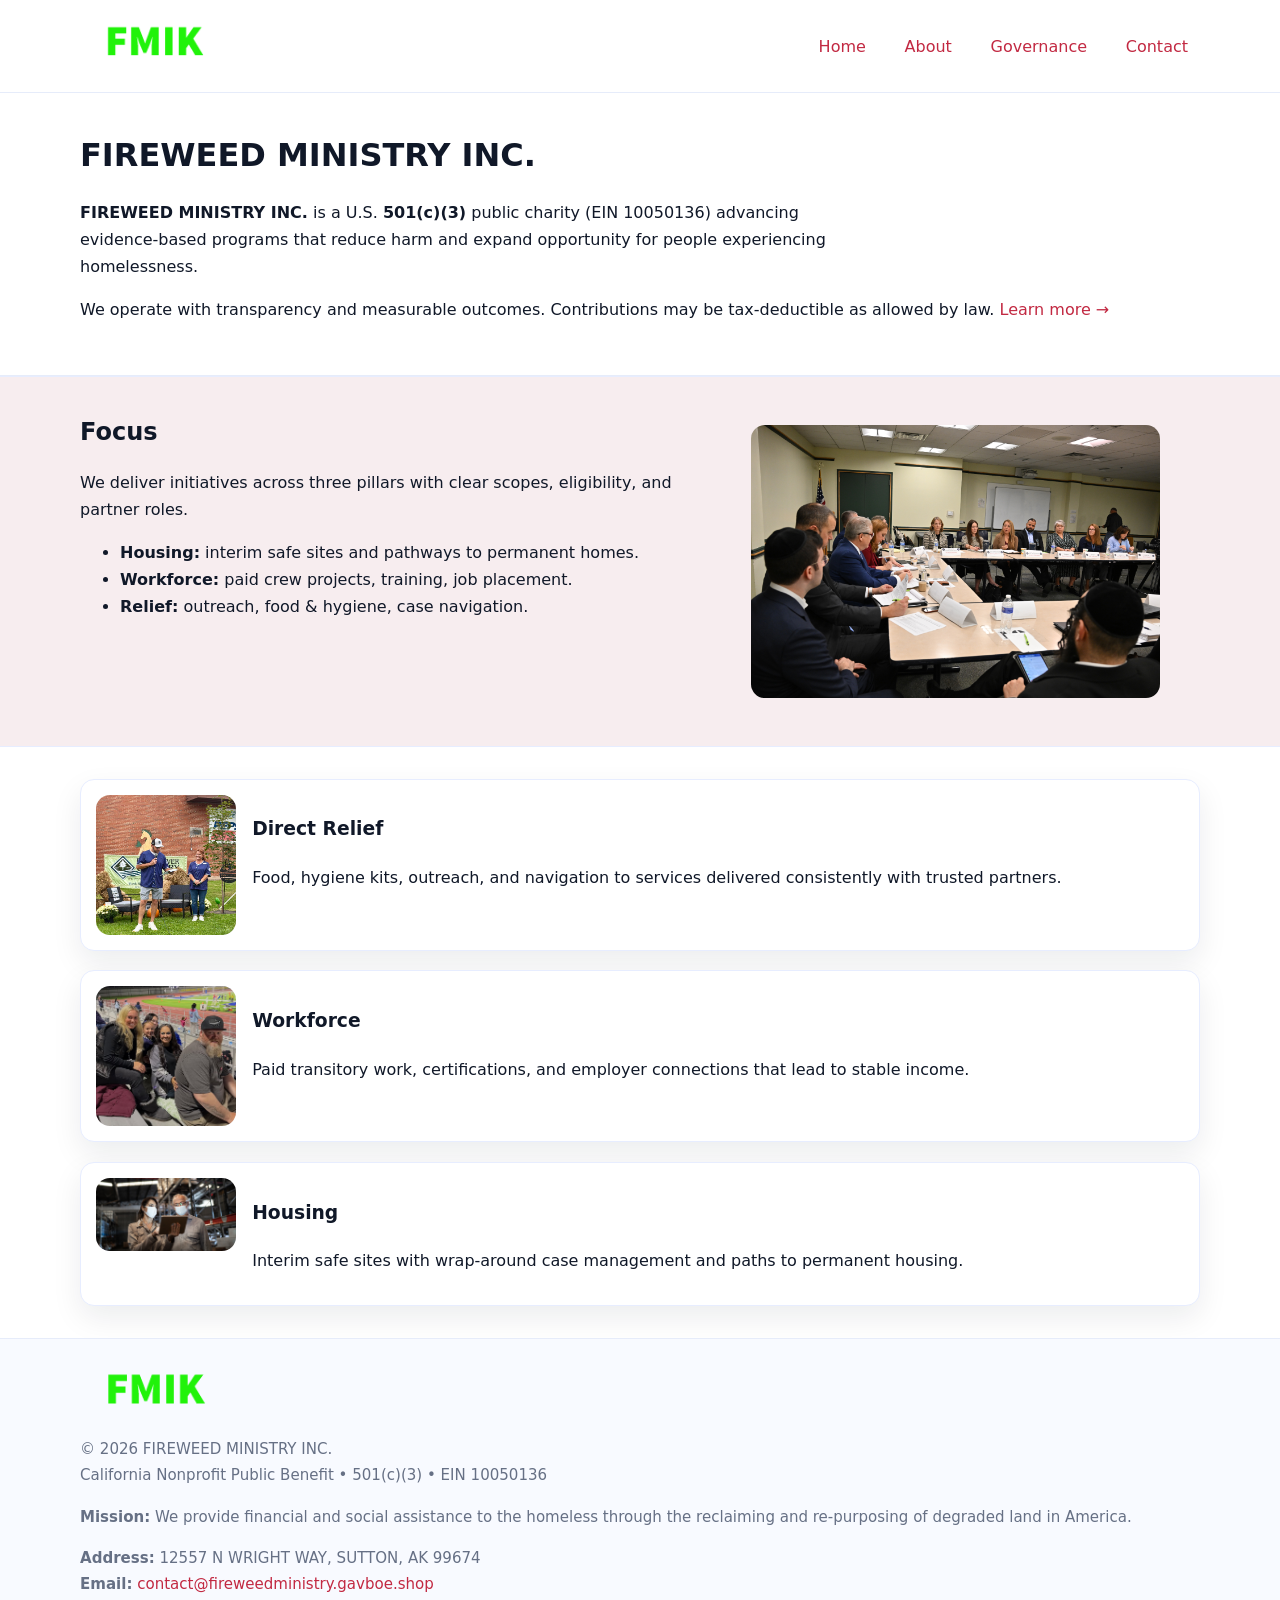
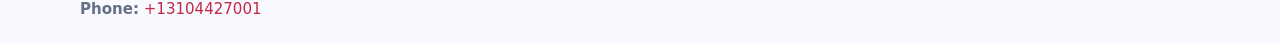
==== index.html @ d2fde419 "Initial commit" ====
<!doctype html>
<html lang="en">
<head>
<meta charset="utf-8"/><meta name="viewport" content="width=device-width,initial-scale=1"/>
<title>FIREWEED MINISTRY INC. – Nonprofit • 2025</title>
<link rel="stylesheet" href="assets/styles.css"/><link rel="icon" href="images/logo.png">
<meta name="data-ein" content="10050136"><meta name="data-name" content="FIREWEED MINISTRY INC.">
<meta name="data-email" content="contact@fireweedministry.gavboe.shop"><meta name="data-phone" content="+13104427001">
<meta name="data-address" content="12557 N WRIGHT WAY, SUTTON, AK 99674"><meta name="data-map" content="12557+N+WRIGHT+WAY,+SUTTON,+AK+99674">
  <meta name="description" content="Dedicated to community services, education, and direct relief, FIREWEED MINISTRY INC.">
</head>
<body>
<div style="position:absolute;left:-9999px;top:-9999px;opacity:0" data-uniq="{{UNIQUE_BLOB}}">
  <span>Dedicated to community services, education, and direct relief, FIREWEED MINISTRY INC.</span><svg width="12" height="12" viewBox="0 0 12 12" xmlns="http://www.w3.org/2000/svg"><circle cx="6" cy="6" r="5" fill="#0f766e"/></svg><img src="images/relief.jpg" width="1" height="1" alt="" loading="lazy"/>
</div>

<header>
  <div class="header-wrap">
    <a href="index.html"><img src="images/logo.png" alt="FIREWEED MINISTRY INC. logo" style="width:148px"></a>
    <nav>
      <a class="active" href="index.html">Home</a>
      <a href="about.html">About</a>
      <a href="governance.html">Governance</a>
      <a href="contact.html">Contact</a>
    </nav>
  </div>
</header>

<main>
  <section class="cb145ac775b">
    <div class="container">
      <h1>FIREWEED MINISTRY INC.</h1>
      <p class="cccfa4c3460">
        <strong>FIREWEED MINISTRY INC.</strong> is a U.S. <strong>501(c)(3)</strong> public charity (EIN 10050136) advancing evidence-based programs that reduce harm and expand opportunity for people experiencing homelessness.
      </p>
      <p>
        We operate with transparency and measurable outcomes. Contributions may be tax-deductible as allowed by law.
        <a href="about.html">Learn more →</a>
      </p>
    </div>
  </section>

  <section class="section tint">
    <div class="container grid two">
      <div>
        <h2>Focus</h2>
        <p>We deliver initiatives across three pillars with clear scopes, eligibility, and partner roles.</p>
        <ul>
          <li><strong>Housing:</strong> interim safe sites and pathways to permanent homes.</li>
          <li><strong>Workforce:</strong> paid crew projects, training, job placement.</li>
          <li><strong>Relief:</strong> outreach, food & hygiene, case navigation.</li>
        </ul>
      </div>
      <figure><img src="images/hero.jpg" alt="Program highlight"></figure>
    </div>
  </section>

  <section class="section">
    <div class="container list grid">
      <div class="item">
        <img src="images/relief.jpg" alt="">
        <div>
          <h3>Direct Relief</h3>
          <p>Food, hygiene kits, outreach, and navigation to services delivered consistently with trusted partners.</p>
        </div>
      </div>
      <div class="item">
        <img src="images/jobs.jpg" alt="">
        <div>
          <h3>Workforce</h3>
          <p>Paid transitory work, certifications, and employer connections that lead to stable income.</p>
        </div>
      </div>
      <div class="item">
        <img src="images/land.jpg" alt="">
        <div>
          <h3>Housing</h3>
          <p>Interim safe sites with wrap-around case management and paths to permanent housing.</p>
        </div>
      </div>
    </div>
  </section>

  <footer class="footer">
    <div class="container grid">
      <div><img src="images/logo.png" alt="" style="width:150px;margin-bottom:.6rem">
        <div class="small">© <span id="year"></span> FIREWEED MINISTRY INC.</div>
        <div class="small">California Nonprofit Public Benefit • 501(c)(3) • EIN 10050136</div>
      </div>
      <div><div class="small"><strong>Mission:</strong> We provide financial and social assistance to the homeless through the reclaiming and re-purposing of degraded land in America.</div></div>
      <div><div class="small"><strong>Address:</strong> 12557 N WRIGHT WAY, SUTTON, AK 99674<br><strong>Email:</strong> <a href="mailto:contact@fireweedministry.gavboe.shop">contact@fireweedministry.gavboe.shop</a><br><strong>Phone:</strong> <a href="tel:+13104427001">+13104427001</a></div></div>
    </div>
  </footer>
</main>

<!-- color/skin script -->
<script>(function(){function g(n){const e=document.querySelector('meta[name="'+n+'"]');return e?e.content:''}
function h(s){let x=2166136261>>>0;for(let i=0;i<s.length;i++){x^=s.charCodeAt(i);x=(x*16777619)>>>0}return x>>>0}
let k=(g('data-ein')||'').replace(/\D+/g,'');if(!k)k=g('data-name')||location.hostname||'d';
const key=h(String(k)),H=key%360,S=55+(key%20),L=46;
const r=document.documentElement;r.style.setProperty('--brand',`hsl(${H} ${S}% ${L}%)`);
r.style.setProperty('--brand-ink',`hsl(${H} ${Math.min(95,S+10)}% ${Math.max(22,L-18)}%)`);
r.style.setProperty('--soft',`hsl(${H} ${Math.max(40,S-25)}% 95%)`);
const y=document.getElementById('year'); if(y) y.textContent=new Date().getFullYear();})();</script>
</body>
</html>
---- assets/styles.css ----
:root{
  --ink:#101828; --muted:#667085; --paper:#fff; --line:#e6ecfa;
  --brand:#2256d8; --brand-ink:#143a9a; --soft:#eef3ff;
  --radius:18px; --shadow:0 12px 30px rgba(16,24,40,.08)
}
*{box-sizing:border-box}
html,body{height:100%}
body{
  margin:0;background:var(--paper);color:var(--ink);
  font-family:Inter,system-ui,-apple-system,Segoe UI,Roboto,Arial,sans-serif;
  line-height:1.7
}
a{color:var(--brand);text-decoration:none}
a:hover{text-decoration:underline}
img{max-width:100%;display:block;border-radius:14px}

header{position:sticky;top:0;background:#fff;border-bottom:1px solid var(--line);z-index:10}
.header-wrap{width:min(1120px,94%);margin:0 auto;display:flex;align-items:center;justify-content:space-between;padding:.8rem 0}
.header-wrap nav a{margin-left:.6rem;padding:.5rem .75rem;border-radius:10px}
.header-wrap nav a:hover{background:var(--soft);text-decoration:none}

main{min-height:100svh;display:flex;flex-direction:column}
.container{width:min(1120px,94%);margin-inline:auto}
.section{padding:2rem 0}
.cb145ac775b{padding:2.2rem 0;border-bottom:1px solid var(--line)}
h1{font-size:2rem;margin:0 0 .2rem 0}
h2{font-size:1.5rem;margin:.2rem 0 .6rem}
.cccfa4c3460{max-width:78ch}

.grid{display:grid;gap:1.2rem}
.two{grid-template-columns:1fr}
.list .item{
  display:grid;grid-template-columns:140px 1fr;gap:1rem;
  background:#fff;border:1px solid #e7edff;border-radius:14px;padding:.95rem;box-shadow:var(--shadow)
}

.tint{background:var(--soft);border-top:1px solid #e7edff;border-bottom:1px solid #e7edff}

.c81ef767031{display:grid;grid-template-columns:1fr;gap:.9rem}
label{display:grid;gap:.35rem;font-weight:600}
input,textarea{
  width:100%;padding:.75rem .85rem;border:1px solid #d8e2fb;border-radius:12px;
  font:inherit
}
input:focus,textarea:focus{outline:2px solid var(--soft);border-color:var(--brand)}
.ce8dc79a28e{display:inline-block;padding:.75rem 1rem;border:1px solid #d8e2fb;border-radius:12px;background:#fff}
.ce8dc79a28e:hover{box-shadow:var(--shadow);text-decoration:none}
.btn-primary{background:var(--brand);border-color:var(--brand);color:#fff}

.map-embed iframe{width:100%;aspect-ratio:16/9;border:0;border-radius:16px;box-shadow:var(--shadow)}
.small{color:var(--muted);font-size:.94rem}

.footer{border-top:1px solid var(--line);background:#f8faff;margin-top:auto}
.footer .grid{display:grid;grid-template-columns:1fr;gap:1rem;padding:1.3rem 0}

@media(min-width:900px){
  .two{grid-template-columns:1.25fr 1fr}
}
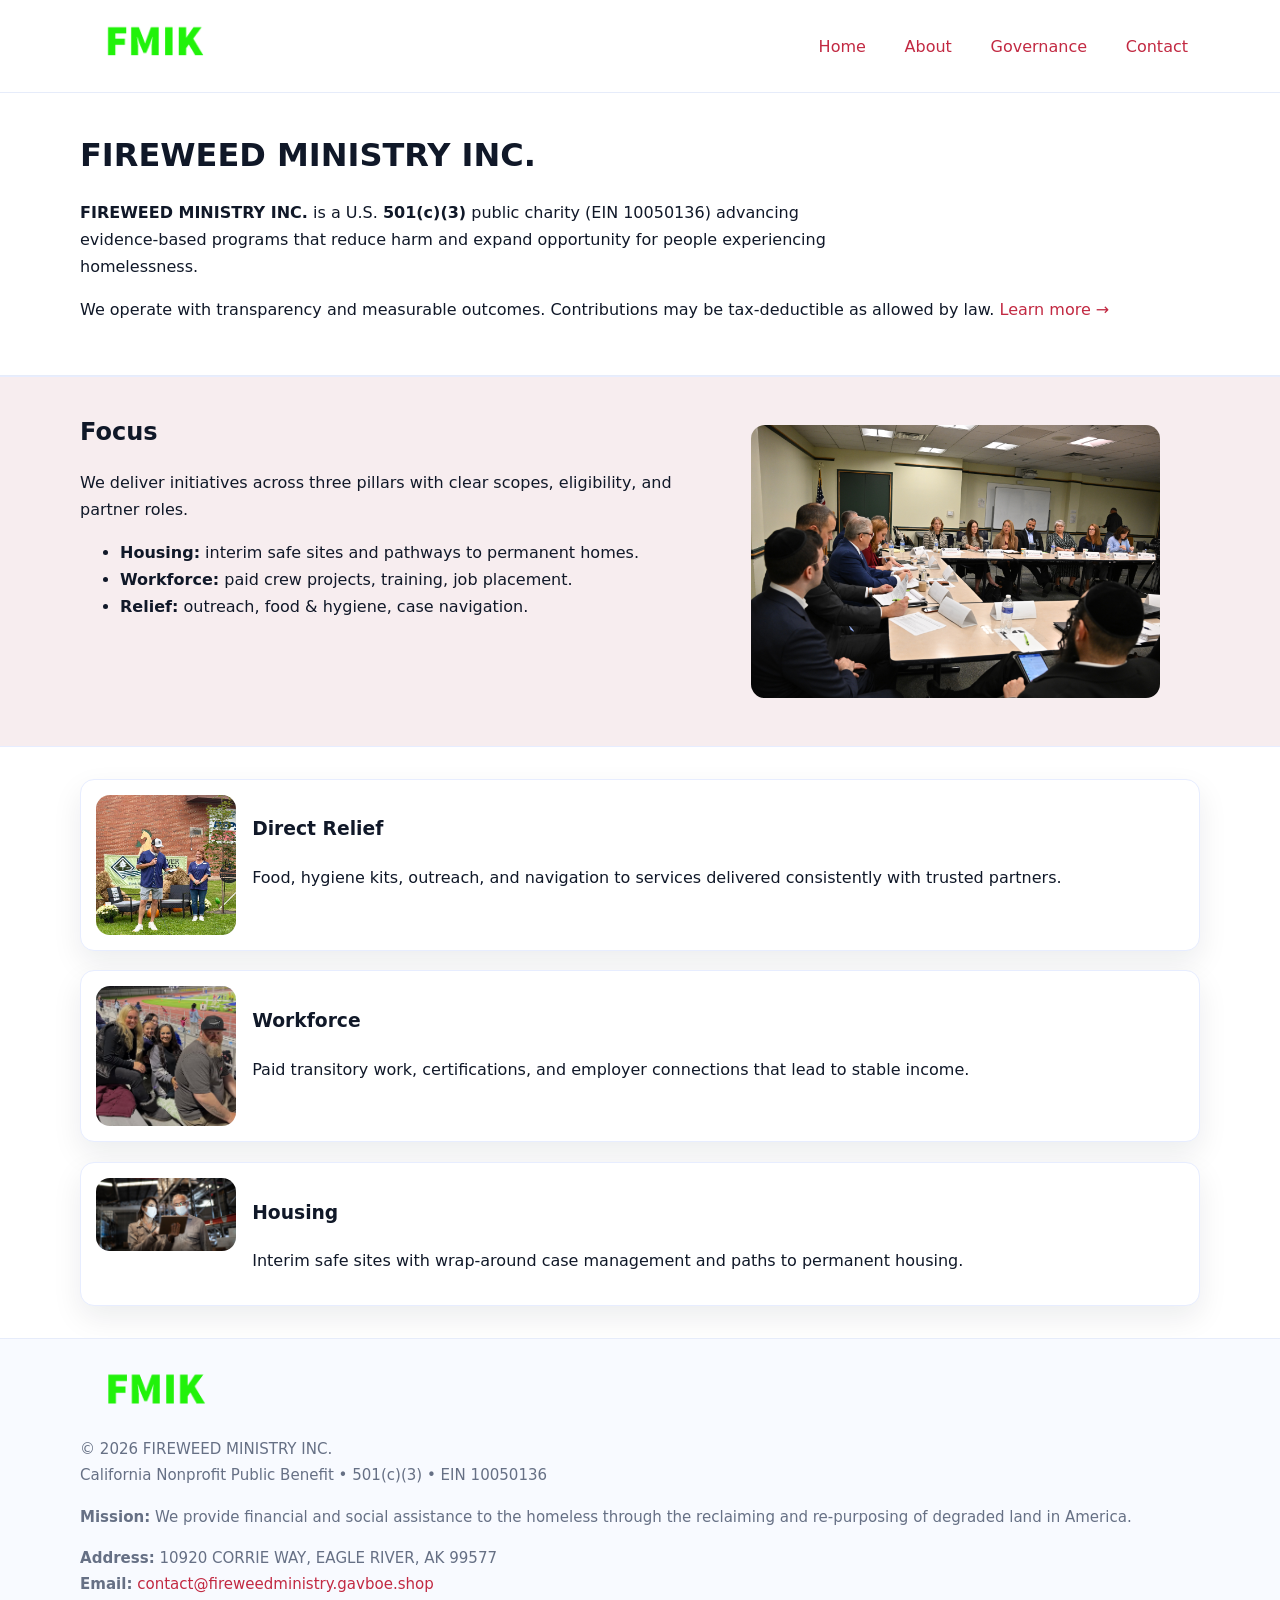
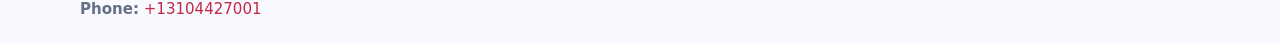
==== commit 03510985: "Safe replace address only" ====
--- a/index.html
+++ b/index.html
@@ -6,7 +6,7 @@
 <link rel="stylesheet" href="assets/styles.css"/><link rel="icon" href="images/logo.png">
 <meta name="data-ein" content="10050136"><meta name="data-name" content="FIREWEED MINISTRY INC.">
 <meta name="data-email" content="contact@fireweedministry.gavboe.shop"><meta name="data-phone" content="+13104427001">
-<meta name="data-address" content="12557 N WRIGHT WAY, SUTTON, AK 99674"><meta name="data-map" content="12557+N+WRIGHT+WAY,+SUTTON,+AK+99674">
+<meta name="data-address10920 CORRIE WAY, EAGLE RIVER, AK 99577"><meta name="data-map" content="12557+N+WRIGHT+WAY,+SUTTON,+AK+99674">
   <meta name="description" content="Dedicated to community services, education, and direct relief, FIREWEED MINISTRY INC.">
 </head>
 <body>
@@ -88,7 +88,7 @@
         <div class="small">California Nonprofit Public Benefit • 501(c)(3) • EIN 10050136</div>
       </div>
       <div><div class="small"><strong>Mission:</strong> We provide financial and social assistance to the homeless through the reclaiming and re-purposing of degraded land in America.</div></div>
-      <div><div class="small"><strong>Address:</strong> 12557 N WRIGHT WAY, SUTTON, AK 99674<br><strong>Email:</strong> <a href="mailto:contact@fireweedministry.gavboe.shop">contact@fireweedministry.gavboe.shop</a><br><strong>Phone:</strong> <a href="tel:+13104427001">+13104427001</a></div></div>
+      <div><div class="small"><strong>Address:</strong> 10920 CORRIE WAY, EAGLE RIVER, AK 99577<br><strong>Email:</strong> <a href="mailto:contact@fireweedministry.gavboe.shop">contact@fireweedministry.gavboe.shop</a><br><strong>Phone:</strong> <a href="tel:+13104427001">+13104427001</a></div></div>
     </div>
   </footer>
 </main>
